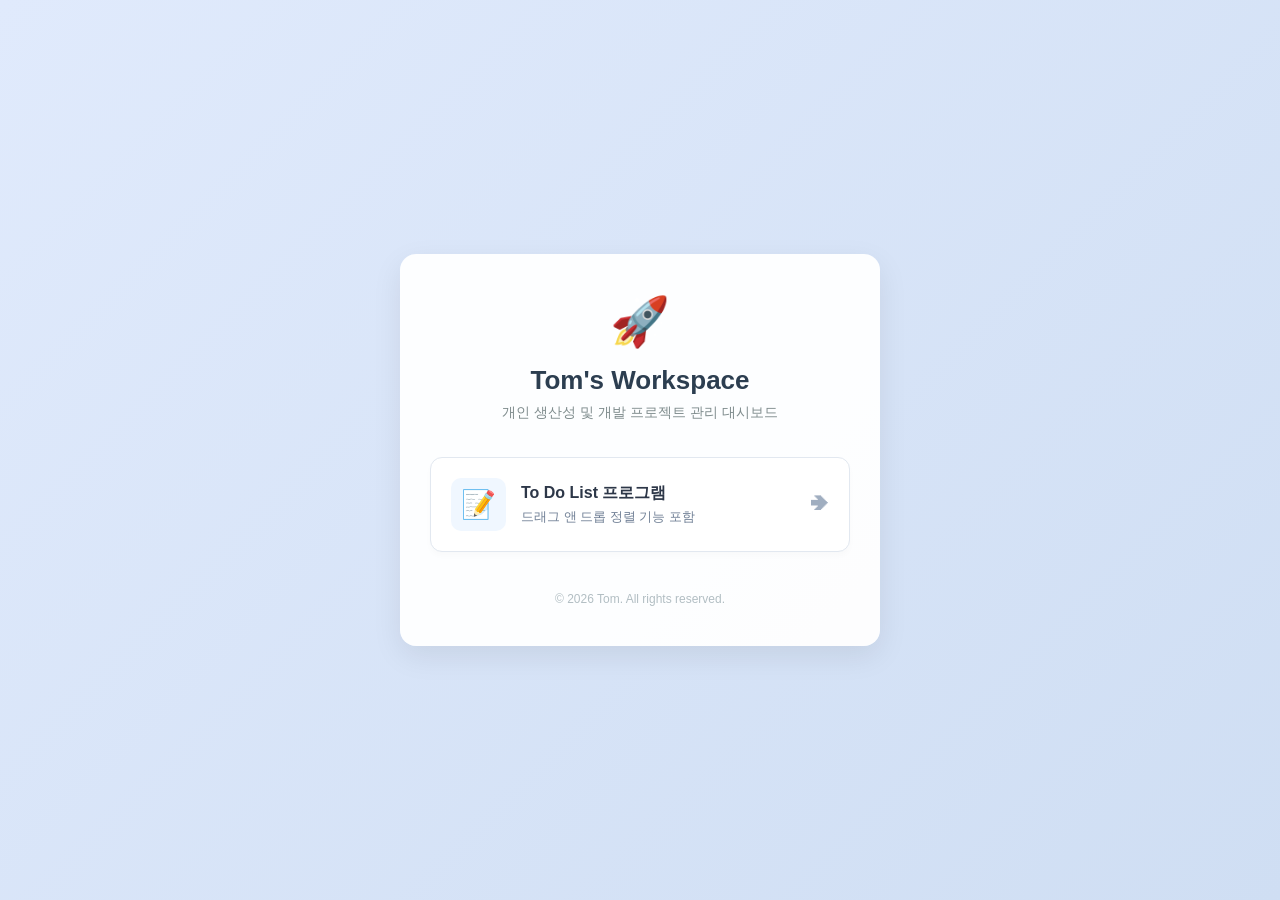
==== index.html @ da353236 "first update" ====
<!DOCTYPE html>
<html lang="ko">
<head>
    <meta charset="UTF-8">
    <meta name="viewport" content="width=device-width, initial-scale=1.0">
    <title>Tom's Workspace</title>
    <style>
        /* 기본 스타일 초기화 */
        * {
            box-sizing: border-box;
            margin: 0;
            padding: 0;
        }
        body {
            font-family: 'Segoe UI', Tahoma, Geneva, Verdana, sans-serif;
            background: linear-gradient(135deg, #e0eafc 0%, #cfdef3 100%);
            display: flex;
            justify-content: center;
            align-items: center;
            min-height: 100vh;
            color: #333333;
        }
        
        /* 메인 카드 컨테이너 */
        .hub-container {
            background-color: rgba(255, 255, 255, 0.95);
            width: 100%;
            max-width: 480px;
            padding: 40px 30px;
            border-radius: 16px;
            box-shadow: 0 10px 30px rgba(0, 0, 0, 0.08);
            text-align: center;
        }

        /* 프로필 및 타이틀 영역 */
        .profile-emoji {
            font-size: 48px;
            margin-bottom: 15px;
            display: inline-block;
            animation: float 3s ease-in-out infinite;
        }
        h1 {
            font-size: 26px;
            font-weight: 700;
            color: #2c3e50;
            margin-bottom: 8px;
        }
        .subtitle {
            font-size: 14px;
            color: #7f8c8d;
            margin-bottom: 35px;
        }

        /* 앱 링크 카드 스타일 */
        .app-link-card {
            display: flex;
            align-items: center;
            justify-content: space-between;
            background-color: #ffffff;
            border: 1px solid #e2e8f0;
            padding: 20px;
            border-radius: 12px;
            text-decoration: none;
            transition: all 0.3s ease;
            box-shadow: 0 4px 6px rgba(0, 0, 0, 0.02);
        }
        
        /* 호버 시 부드러운 유동 효과 */
        .app-link-card:hover {
            transform: translateY(-4px);
            border-color: #4a90e2;
            box-shadow: 0 8px 20px rgba(74, 144, 226, 0.15);
        }

        .app-info {
            display: flex;
            align-items: center;
            gap: 15px;
            text-align: left;
        }
        .app-icon {
            font-size: 28px;
            background-color: #f0f7ff;
            padding: 10px;
            border-radius: 10px;
        }
        .app-name {
            font-size: 16px;
            font-weight: 600;
            color: #2d3748;
            margin-bottom: 4px;
        }
        .app-desc {
            font-size: 13px;
            color: #718096;
        }

        /* 화살표 아이콘 */
        .arrow-icon {
            font-size: 18px;
            color: #a0aec0;
            transition: transform 0.3s ease;
        }
        .app-link-card:hover .arrow-icon {
            color: #4a90e2;
            transform: translateX(4px);
        }

        /* 카피라이트 */
        .footer {
            margin-top: 40px;
            font-size: 12px;
            color: #b2bec3;
        }

        /* 위아래로 둥둥 떠 있는 듯한 애니메이션 효과 */
        @keyframes float {
            0% { transform: translateY(0px); }
            50% { transform: translateY(-10px); }
            100% { transform: translateY(0px); }
        }
    </style>
</head>
<body>

<div class="hub-container">
    <div class="profile-emoji">🚀</div>
    <h1>Tom's Workspace</h1>
    <p class="subtitle">개인 생산성 및 개발 프로젝트 관리 대시보드</p>

    <a href="./ToDoList/index.html" target="_blank" class="app-link-card">
        <div class="app-info">
            <span class="app-icon">📝</span>
            <div>
                <div class="app-name">To Do List 프로그램</div>
                <div class="app-desc">드래그 앤 드롭 정렬 기능 포함</div>
            </div>
        </div>
        <span class="arrow-icon">➔</span>
    </a>

    <div class="footer">
        © 2026 Tom. All rights reserved.
    </div>
</div>

</body>
</html>
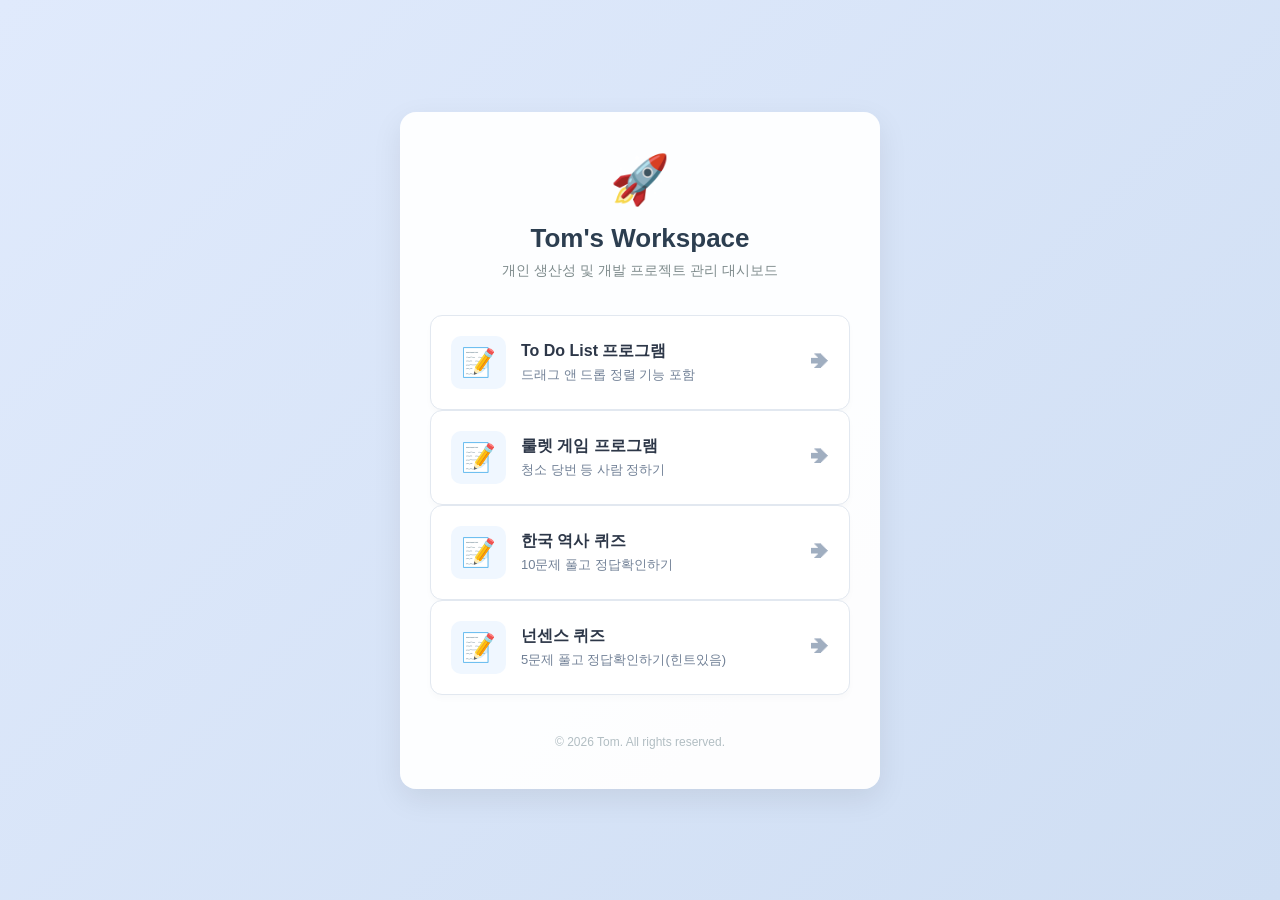
==== commit a48315ef: "ss" ====
--- a/index.html
+++ b/index.html
@@ -128,12 +128,42 @@
     <h1>Tom's Workspace</h1>
     <p class="subtitle">개인 생산성 및 개발 프로젝트 관리 대시보드</p>
 
-    <a href="./ToDoList/index.html" target="_blank" class="app-link-card">
+    <a href="./todolist.html" class="app-link-card">
         <div class="app-info">
             <span class="app-icon">📝</span>
             <div>
                 <div class="app-name">To Do List 프로그램</div>
                 <div class="app-desc">드래그 앤 드롭 정렬 기능 포함</div>
+            </div>
+        </div>
+        <span class="arrow-icon">➔</span>
+    </a>
+    <a href="./select.html" class="app-link-card">
+        <div class="app-info">
+            <span class="app-icon">📝</span>
+            <div>
+                <div class="app-name">룰렛 게임 프로그램</div>
+                <div class="app-desc">청소 당번 등 사람 정하기</div>
+            </div>
+        </div>
+        <span class="arrow-icon">➔</span>
+    </a>
+    <a href="./korea_history/index.html" class="app-link-card">
+        <div class="app-info">
+            <span class="app-icon">📝</span>
+            <div>
+                <div class="app-name">한국 역사 퀴즈</div>
+                <div class="app-desc">10문제 풀고 정답확인하기</div>
+            </div>
+        </div>
+        <span class="arrow-icon">➔</span>
+    </a>
+    <a href="./nonsense/index.html" class="app-link-card">
+        <div class="app-info">
+            <span class="app-icon">📝</span>
+            <div>
+                <div class="app-name">넌센스 퀴즈</div>
+                <div class="app-desc">5문제 풀고 정답확인하기(힌트있음)</div>
             </div>
         </div>
         <span class="arrow-icon">➔</span>
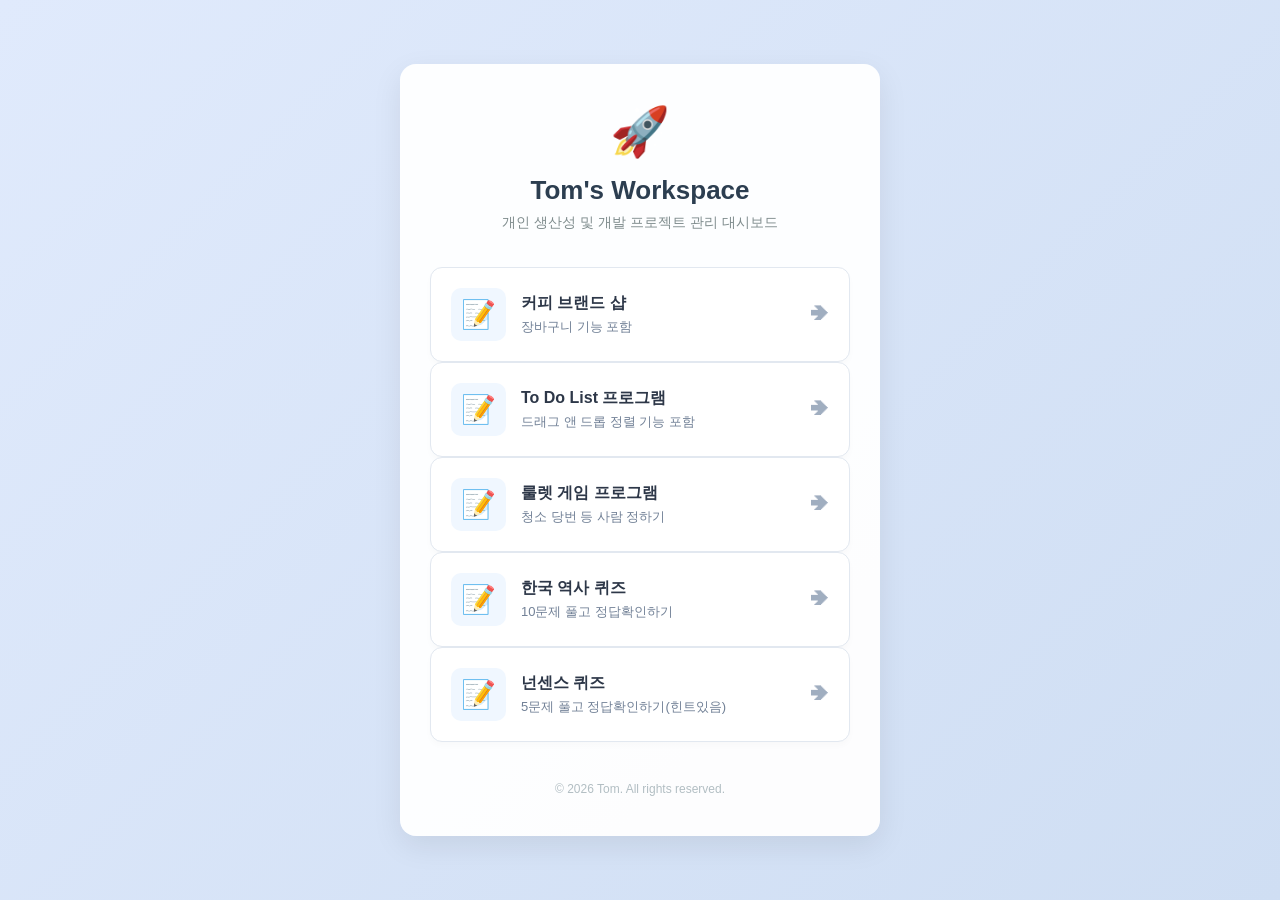
==== commit 8740ac8c: "ss" ====
--- a/index.html
+++ b/index.html
@@ -128,6 +128,16 @@
     <h1>Tom's Workspace</h1>
     <p class="subtitle">개인 생산성 및 개발 프로젝트 관리 대시보드</p>
 
+    <a href="./coffee_shop/index.html" class="app-link-card">
+        <div class="app-info">
+            <span class="app-icon">📝</span>
+            <div>
+                <div class="app-name">커피 브랜드 샵</div>
+                <div class="app-desc">장바구니 기능 포함</div>
+            </div>
+        </div>
+        <span class="arrow-icon">➔</span>
+    </a>
     <a href="./todolist.html" class="app-link-card">
         <div class="app-info">
             <span class="app-icon">📝</span>
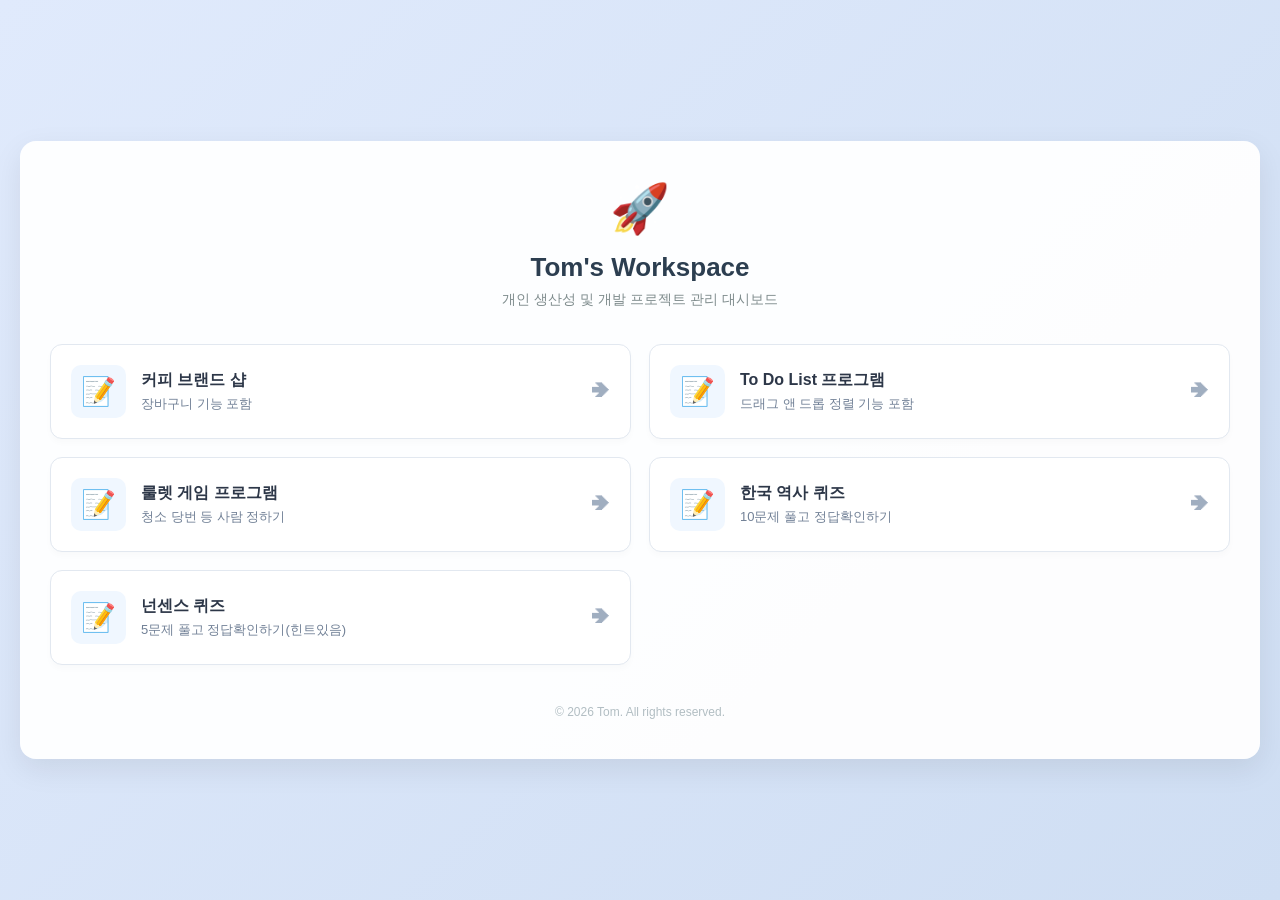
==== commit 66670273: "Update index.html" ====
--- a/index.html
+++ b/index.html
@@ -18,6 +18,7 @@
             justify-content: center;
             align-items: center;
             min-height: 100vh;
+            padding: 0 20px;
             color: #333333;
         }
         
@@ -25,7 +26,7 @@
         .hub-container {
             background-color: rgba(255, 255, 255, 0.95);
             width: 100%;
-            max-width: 480px;
+            max-width: 1400px;
             padding: 40px 30px;
             border-radius: 16px;
             box-shadow: 0 10px 30px rgba(0, 0, 0, 0.08);
@@ -49,6 +50,13 @@
             font-size: 14px;
             color: #7f8c8d;
             margin-bottom: 35px;
+        }
+
+        .app-links {
+            display: grid;
+            grid-template-columns: repeat(2, minmax(0, 1fr));
+            gap: 18px;
+            margin-bottom: 20px;
         }
 
         /* 앱 링크 카드 스타일 */
@@ -64,6 +72,12 @@
             transition: all 0.3s ease;
             box-shadow: 0 4px 6px rgba(0, 0, 0, 0.02);
         }
+
+        @media (max-width: 640px) {
+            .app-links {
+                grid-template-columns: 1fr;
+            }
+        }
         
         /* 호버 시 부드러운 유동 효과 */
         .app-link-card:hover {
@@ -128,16 +142,17 @@
     <h1>Tom's Workspace</h1>
     <p class="subtitle">개인 생산성 및 개발 프로젝트 관리 대시보드</p>
 
-    <a href="./coffee_shop/index.html" class="app-link-card">
-        <div class="app-info">
-            <span class="app-icon">📝</span>
-            <div>
-                <div class="app-name">커피 브랜드 샵</div>
-                <div class="app-desc">장바구니 기능 포함</div>
-            </div>
-        </div>
-        <span class="arrow-icon">➔</span>
-    </a>
+    <div class="app-links">
+        <a href="./coffee_shop/index.html" target="_blank" class="app-link-card">
+            <div class="app-info">
+                <span class="app-icon">📝</span>
+                <div>
+                    <div class="app-name">커피 브랜드 샵</div>
+                    <div class="app-desc">장바구니 기능 포함</div>
+                </div>
+            </div>
+            <span class="arrow-icon">➔</span>
+        </a>
     <a href="./todolist.html" class="app-link-card">
         <div class="app-info">
             <span class="app-icon">📝</span>
@@ -178,6 +193,7 @@
         </div>
         <span class="arrow-icon">➔</span>
     </a>
+    </div>
 
     <div class="footer">
         © 2026 Tom. All rights reserved.
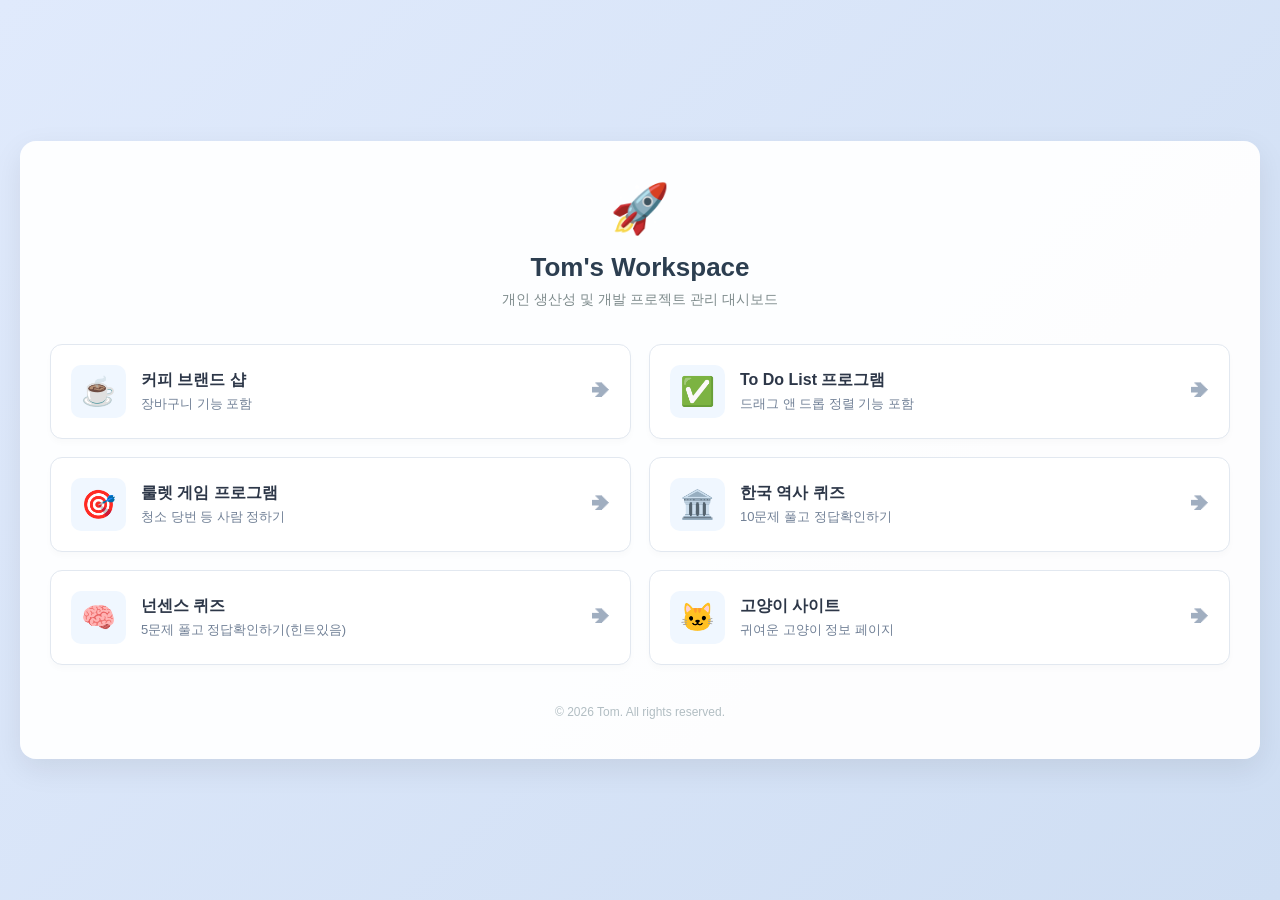
==== commit 2804d905: "Update index.html" ====
--- a/index.html
+++ b/index.html
@@ -145,7 +145,7 @@
     <div class="app-links">
         <a href="./coffee_shop/index.html" target="_blank" class="app-link-card">
             <div class="app-info">
-                <span class="app-icon">📝</span>
+                <span class="app-icon">☕</span>
                 <div>
                     <div class="app-name">커피 브랜드 샵</div>
                     <div class="app-desc">장바구니 기능 포함</div>
@@ -155,7 +155,7 @@
         </a>
     <a href="./todolist.html" class="app-link-card">
         <div class="app-info">
-            <span class="app-icon">📝</span>
+            <span class="app-icon">✅</span>
             <div>
                 <div class="app-name">To Do List 프로그램</div>
                 <div class="app-desc">드래그 앤 드롭 정렬 기능 포함</div>
@@ -165,7 +165,7 @@
     </a>
     <a href="./select.html" class="app-link-card">
         <div class="app-info">
-            <span class="app-icon">📝</span>
+            <span class="app-icon">🎯</span>
             <div>
                 <div class="app-name">룰렛 게임 프로그램</div>
                 <div class="app-desc">청소 당번 등 사람 정하기</div>
@@ -175,7 +175,7 @@
     </a>
     <a href="./korea_history/index.html" class="app-link-card">
         <div class="app-info">
-            <span class="app-icon">📝</span>
+            <span class="app-icon">🏛️</span>
             <div>
                 <div class="app-name">한국 역사 퀴즈</div>
                 <div class="app-desc">10문제 풀고 정답확인하기</div>
@@ -185,10 +185,20 @@
     </a>
     <a href="./nonsense/index.html" class="app-link-card">
         <div class="app-info">
-            <span class="app-icon">📝</span>
+            <span class="app-icon">🧠</span>
             <div>
                 <div class="app-name">넌센스 퀴즈</div>
                 <div class="app-desc">5문제 풀고 정답확인하기(힌트있음)</div>
+            </div>
+        </div>
+        <span class="arrow-icon">➔</span>
+    </a>
+    <a href="./cat_site/index.html" target="_blank" class="app-link-card">
+        <div class="app-info">
+            <span class="app-icon">🐱</span>
+            <div>
+                <div class="app-name">고양이 사이트</div>
+                <div class="app-desc">귀여운 고양이 정보 페이지</div>
             </div>
         </div>
         <span class="arrow-icon">➔</span>
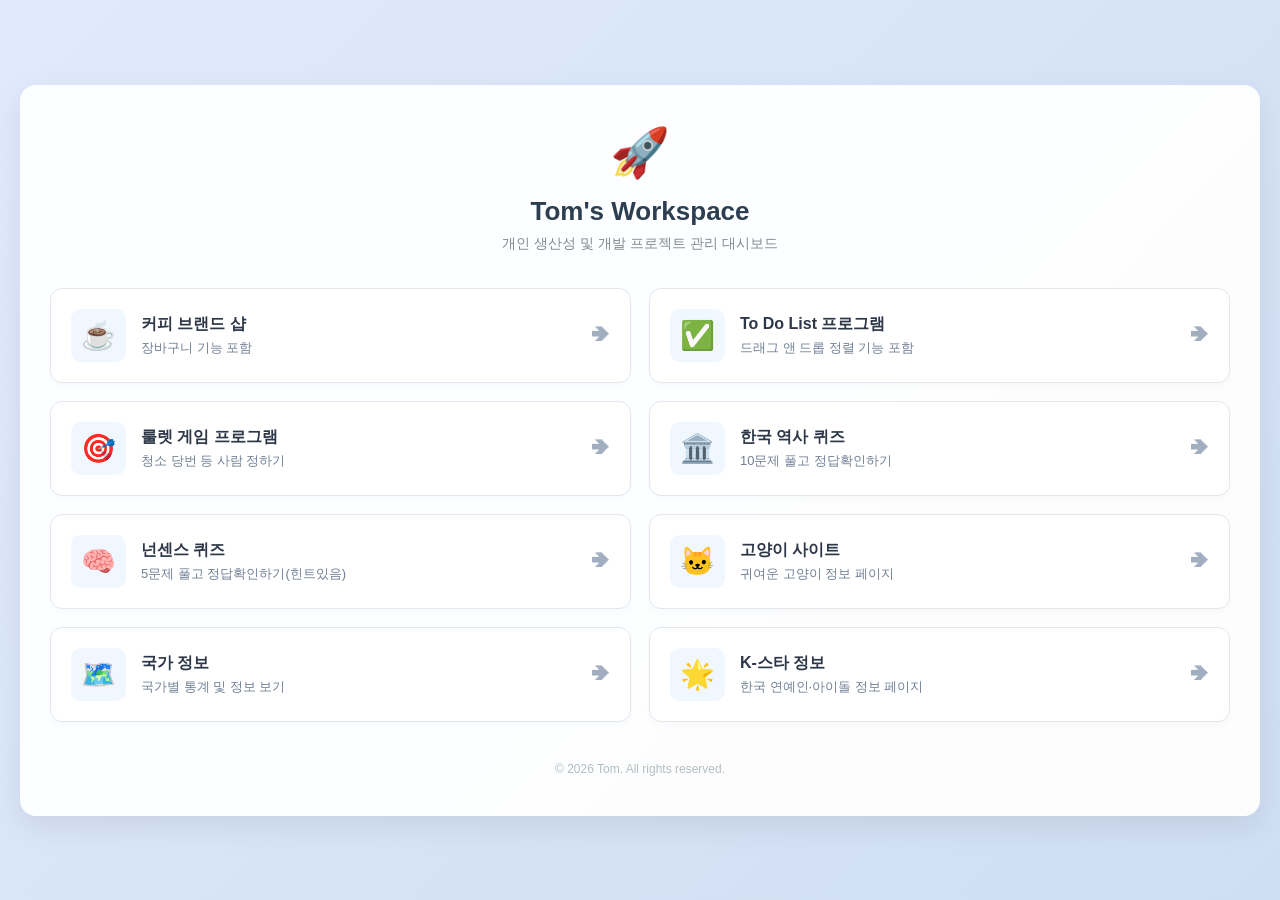
==== commit 4c469771: "Update index.html" ====
--- a/index.html
+++ b/index.html
@@ -203,6 +203,26 @@
         </div>
         <span class="arrow-icon">➔</span>
     </a>
+    <a href="./nation-info.html" target="_blank" class="app-link-card">
+        <div class="app-info">
+            <span class="app-icon">🗺️</span>
+            <div>
+                <div class="app-name">국가 정보</div>
+                <div class="app-desc">국가별 통계 및 정보 보기</div>
+            </div>
+        </div>
+        <span class="arrow-icon">➔</span>
+    </a>
+    <a href="./k-star.html" target="_blank" class="app-link-card">
+        <div class="app-info">
+            <span class="app-icon">🌟</span>
+            <div>
+                <div class="app-name">K-스타 정보</div>
+                <div class="app-desc">한국 연예인·아이돌 정보 페이지</div>
+            </div>
+        </div>
+        <span class="arrow-icon">➔</span>
+    </a>
     </div>
 
     <div class="footer">
